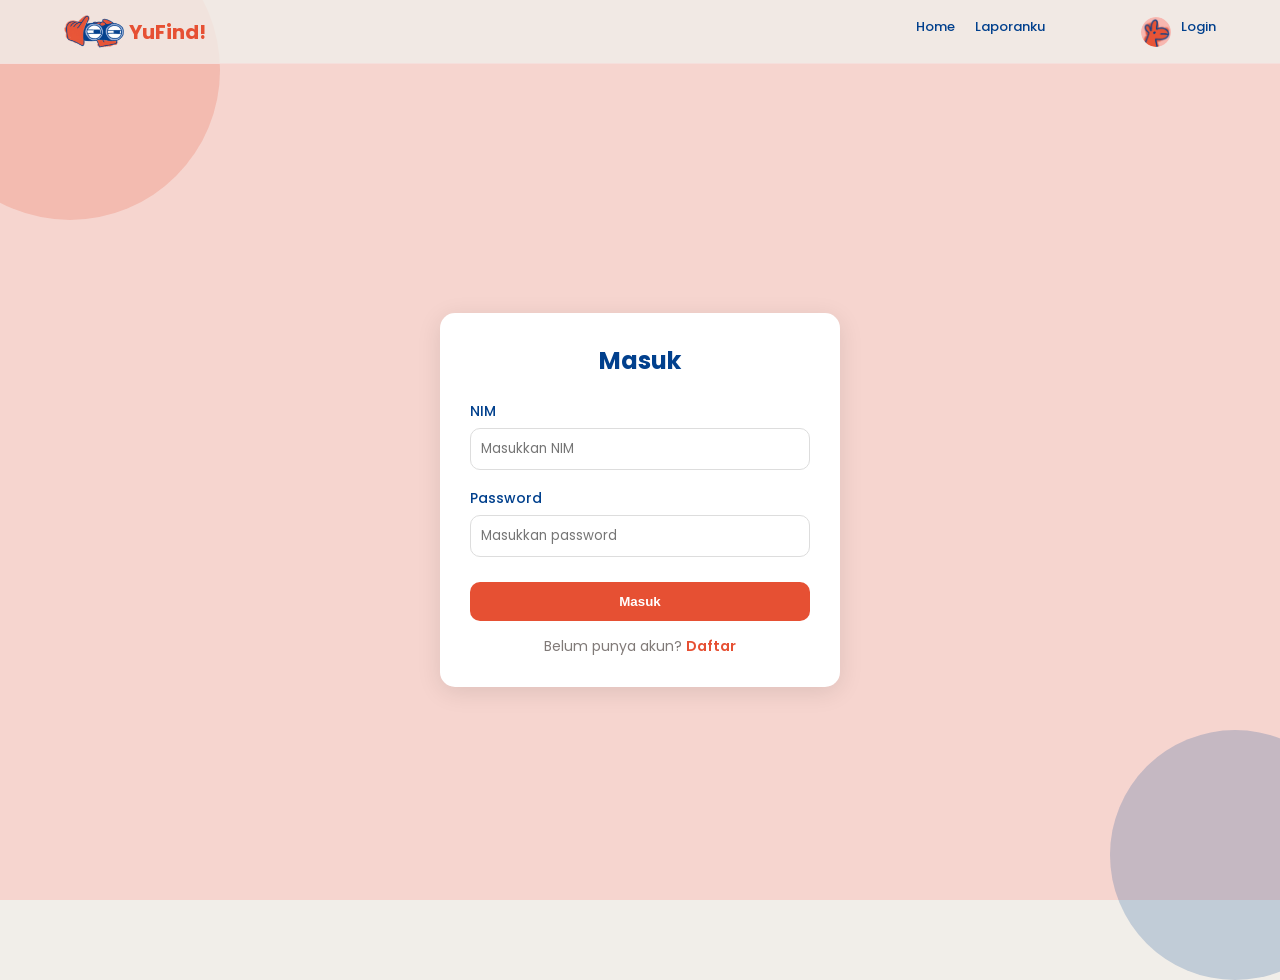
==== yufind/pages/login.html @ eac63af5 "Add files via upload" ====
<!doctype html>
<html lang="id">
  <head>
    <meta charset="UTF-8" />
    <meta name="viewport" content="width=device-width, initial-scale=1.0" />
    <title>Login - YuFind!</title>

    <link rel="stylesheet" href="../css/style.css" />

    <link
      href="https://fonts.googleapis.com/css2?family=Poppins:wght@300;400;600;700&display=swap"
      rel="stylesheet"
    />
  </head>

  <body>
    <!-- NAVBAR -->
    <nav class="navbar">
      <div class="logo">
        <img src="../img/logo.png" alt="YuFind!" />
        <a href="../index.html">YuFind!</a>
      </div>

      <div class="navbar-nav">
        <div class="nav-left">
          <a href="../index.html">Home</a>
          <a href="my-reports.html">Laporanku</a>
        </div>

        <div class="nav-right">
          <img src="../img/loginpfp.png" alt="pfp" />
          <a href="login.html">Login</a>
        </div>
      </div>
    </nav>

    <!-- LOGIN SECTION -->
    <section class="auth">
      <div class="auth-container">
        <h2>Masuk</h2>

        <form id="loginForm">
          <div class="input-group">
            <label for="nim">NIM</label>
            <input
              type="text"
              id="nim"
              name="nim"
              placeholder="Masukkan NIM"
              required
            />
          </div>

          <div class="input-group">
            <label for="password">Password</label>
            <input
              type="password"
              id="password"
              name="password"
              placeholder="Masukkan password"
              required
            />
          </div>

          <button type="submit" class="btn-auth">Masuk</button>
        </form>

        <p class="auth-switch">
          Belum punya akun?
          <a href="register.html">Daftar</a>
        </p>
      </div>
    </section>
  </body>
  <script src="../js/script.js"></script>
</html>
---- yufind/css/style.css ----
:root {
  --primary: #95add4;
  --bg: #f1eee9;
  --other: #e65033;
  --dark: #01408d;
  --text: #807a78;
  --white: #fff;
}

/* RESET */
* {
  margin: 0;
  padding: 0;
  box-sizing: border-box;
  text-decoration: none;
}

/* BASE */
body {
  font-family: "Poppins", sans-serif;
  background-color: var(--bg);
  color: var(--text);
}

.container {
  width: 90%;
  max-width: 1200px;
  margin: auto;
}

/* ================= NAVBAR ================= */
.navbar {
  display: flex;
  justify-content: space-between;
  align-items: center;
  padding: 15px 5%;
  position: fixed;
  top: 0;
  left: 0;
  right: 0;
  z-index: 9999;
  background-color: rgba(241, 238, 233, 0.8);
  border-bottom: 1px solid #f5dfdc;
}

.logo {
  display: flex;
  align-items: center;
  gap: 5px;
}

.logo img {
  width: 60px;
  height: 33px;
  object-fit: contain;
}

.logo a {
  font-weight: 700;
  color: var(--other);
  font-size: 20px;
}

.navbar-nav {
  display: flex;
  align-items: center;
  justify-content: space-between;
  width: 300px;
  font-size: small;
}

/* kiri */
.nav-left {
  display: flex;
  gap: 20px;
}

/* kanan */
.nav-right {
  display: flex;
  align-items: center;
  gap: 10px;
}

.navbar-nav a {
  color: var(--dark);
  font-weight: 500;
}

.navbar-nav img {
  width: 30px;
  height: 30px;
  border-radius: 50%;
  object-fit: cover;
}

.navbar .navbar-nav a:hover {
  color: var(--primary);
}

.navbar .navbar-nav a::after {
  content: "";
  display: block;
  padding-bottom: 0.5rem;
  border-bottom: 0.1rem solid var(--primary);
  transform: scaleX(0);
  transition: 0.2s linear;
}

.navbar .navbar-nav a:hover::after {
  transform: scaleX(0.5);
}

.navbar .navbar-extra a {
  color: #fff;
  margin: 0 0.5rem;
}

.navbar .navbar-extra a:hover {
  color: var(--primary);
}

/* ================= HERO ================= */
.hero {
  background: linear-gradient(135deg, #95add4, #7f9bc9);
  padding: 120px 0 200px;
  position: relative;
  overflow: hidden;
}

.hero-wrapper {
  display: flex;
  align-items: center;
  justify-content: space-between;
  position: relative;
}

.hero-text {
  position: relative;
  z-index: 3;
}

.hero-text h1 {
  font-size: 40px;
  color: var(--bg);
}

.hero-text p {
  margin: 15px 0 25px;
  color: var(--dark);
  font-weight: 700;
}

.hero-buttons {
  display: flex;
  gap: 15px;
}

.btn {
  padding: 12px 20px;
  border-radius: 10px;
  background: var(--other);
  color: var(--white);
  font-weight: 600;
  transition: 0.3s;
}

.btn:hover {
  transform: translateY(-2px);
  opacity: 0.9;
}

.hero-image {
  position: absolute;
  right: 5%;
  bottom: -40px;
  z-index: 3;
}

.hero-image img {
  width: 300px;
  display: block;
}

/* ================= DIVIDER ================= */
.custom-shape-divider-bottom-1776860320 {
  position: absolute;
  bottom: 0px;
  left: 0;
  width: 100%;
  overflow: hidden;
  line-height: 0;
  z-index: 1;
}

.custom-shape-divider-bottom-1776860320 svg {
  display: block;
  width: 100%;
  height: 120px;
  transform: none;
}

.custom-shape-divider-bottom-1776860320 .shape-fill {
  fill: var(--bg);
}

/* ================= SEARCH ================= */
.search {
  margin-top: 30px;
  position: relative;
  z-index: 5;
  background: var(--white);
  padding: 15px;
  border-radius: 30px;
  display: flex;
  gap: 10px;
  align-items: center;
  box-shadow: 0 5px 20px rgba(0, 0, 0, 0.1);
}

.search input,
.search select {
  padding: 10px;
  border-radius: 20px;
  border: 1px solid #ddd;
  flex: 1;
  font-family: "Poppins", sans-serif;
  color: var(--text);
}

.search button {
  padding: 10px 20px;
  background: var(--other);
  color: white;
  border-radius: 20px;
  cursor: pointer;
  border: none;
}

.search select {
  appearance: none;
  padding-right: 30px;
}

/* ================= PREVIEW ================= */
.preview {
  display: flex;
  gap: 20px;
  margin-top: 40px;
}

.box {
  background: #f6d5cf;
  padding: 20px;
  border-radius: 15px;
  flex: 1;
}

.box h3 {
  margin-bottom: 15px;
  color: var(--other);
}

/* ================= CARDS ================= */
.cards {
  display: flex;
  gap: 15px;
  flex-wrap: wrap;
}

.card {
  background: var(--white);
  border-radius: 10px;
  padding: 10px;
  width: calc(33.333% - 10px);
  box-shadow: 0 3px 10px rgba(0, 0, 0, 0.1);
  transition: 0.3s;
}

.card:hover {
  transform: translateY(-5px);
}

.card img {
  width: 100%;
  height: 120px;
  object-fit: cover;
  border-radius: 8px;
}

.card h4 {
  margin-top: 10px;
  font-size: 16px;
}

.card p {
  font-size: 13px;
  color: gray;
}

/* ================= BUTTON ================= */
.small-btn {
  margin-top: 15px;
  padding: 10px;
  background: #1e3a8a;
  color: white;
  border-radius: 20px;
  width: 100%;
  border: none;
  font-family: "Poppins", sans-serif;
}

.small-btn:hover {
  color: #95add4;
}

/* ================= BOTTOM SECTION ================= */
.bottom-section {
  display: flex;
  gap: 20px;
  margin-top: 40px;
}

.bottom-section > * {
  flex: 1;
}

/* HOW */
.how .steps {
  display: flex;
  align-items: center;
  justify-content: space-between;
  gap: 15px;
  margin-top: 15px;
}

.step {
  text-align: center;
  flex: 1;
}

.step img {
  width: 70px;
  height: 70px;
  object-fit: contain;
  margin-bottom: 10px;
}

.arrow {
  font-size: 24px;
  font-weight: bold;
}

.how h3 {
  border-bottom: 2px solid #fff;
}

/* TIPS */
.tips ul {
  margin-top: 15px;
  padding-left: 20px;
}

.tips li {
  margin-bottom: 10px;
}

.tips h3 {
  border-bottom: 2px solid #fff;
}

/* ILLUSTRATION */
.illustration {
  display: flex;
  align-items: center;
  justify-content: center;
}

.illustration img {
  width: 250px;
  object-fit: contain;
}

/* ================= FOOTER ================= */
footer {
  text-align: center;
  padding: 20px;
  background: var(--primary);
  color: white;
  margin-top: 40px;
}
.endtitle {
  margin-bottom: 6px;
  color: var(--dark);
}
.endtitle span {
  color: var(--other);
}
.credit p {
  color: white;
  font-size: 10px;
}

/* ================= RESPONSIVE ================= */
@media (max-width: 768px) {
  .hero-wrapper {
    flex-direction: column;
    text-align: center;
  }

  .preview {
    flex-direction: column;
  }

  .card {
    width: 100%;
  }

  .search {
    flex-direction: column;
  }

  .bottom-section {
    flex-direction: column;
  }

  .how .steps {
    flex-direction: column;
  }

  .arrow {
    display: none;
  }
}

/* ================= AUTH (LOGIN & REGISTER) ================= */
.auth {
  display: flex;
  justify-content: center;
  align-items: center;
  min-height: 100vh;
  padding-top: 100px;
  background: #f6d5cf;
}

.auth::before {
  content: "";
  position: absolute;
  width: 300px;
  height: 300px;
  background: #e65033;
  border-radius: 50%;
  top: -80px;
  left: -80px;
  opacity: 0.2;
}

.auth::after {
  content: "";
  position: absolute;
  width: 250px;
  height: 250px;
  background: #01408d;
  border-radius: 50%;
  bottom: -80px;
  right: -80px;
  opacity: 0.2;
}

.auth-container {
  background: var(--white);
  padding: 30px;
  border-radius: 15px;
  width: 100%;
  max-width: 400px;
  box-shadow: 0 5px 25px rgba(0, 0, 0, 0.1);
  text-align: center;
}

.auth-container h2 {
  margin-bottom: 20px;
  color: var(--dark);
}

.input-group {
  text-align: left;
  margin-bottom: 15px;
}

.input-group label {
  font-size: 14px;
  font-weight: 500;
  color: var(--dark);
}

.input-group input {
  width: 100%;
  padding: 10px;
  margin-top: 5px;
  border-radius: 10px;
  border: 1px solid #ddd;
  font-family: "Poppins", sans-serif;
}

.btn-auth {
  width: 100%;
  padding: 12px;
  margin-top: 10px;
  background: var(--other);
  color: white;
  border: none;
  border-radius: 10px;
  font-weight: 600;
  cursor: pointer;
  transition: 0.3s;
}

.btn-auth:hover {
  opacity: 0.9;
  transform: translateY(-2px);
}

.auth-switch {
  margin-top: 15px;
  font-size: 14px;
}

.auth-switch a {
  color: var(--other);
  font-weight: 600;
}

.auth-container.register h2 {
  color: var(--other);
}

/* ================= FORM PAGE ================= */
.form-section {
  margin-top: 120px;
  margin-bottom: 50px;
}

.form-section h2 {
  text-align: center;
  margin-bottom: 25px;
  color: var(--dark);
}

.report-form {
  background: white;
  padding: 25px;
  border-radius: 15px;
  box-shadow: 0 5px 20px rgba(0, 0, 0, 0.1);
}

/* group */
.form-group {
  display: flex;
  flex-direction: column;
  margin-bottom: 15px;
}

.form-group label {
  margin-bottom: 5px;
  font-weight: 500;
}

.form-group input,
.form-group textarea,
.form-group select {
  padding: 10px;
  border-radius: 10px;
  border: 1px solid #ddd;
  font-family: "Poppins", sans-serif;
}

textarea {
  resize: none;
  height: 100px;
}

/* row (lokasi + tanggal) */
.form-row {
  display: flex;
  gap: 15px;
}

.form-row .form-group {
  flex: 1;
}

/* button */
.submit-btn {
  width: 100%;
  padding: 12px;
  background: var(--other);
  color: white;
  border: none;
  border-radius: 10px;
  font-weight: 600;
  cursor: pointer;
  transition: 0.3s;
}

.submit-btn:hover {
  opacity: 0.9;
  transform: translateY(-2px);
}

/* responsive */
@media (max-width: 768px) {
  .form-row {
    flex-direction: column;
  }
}
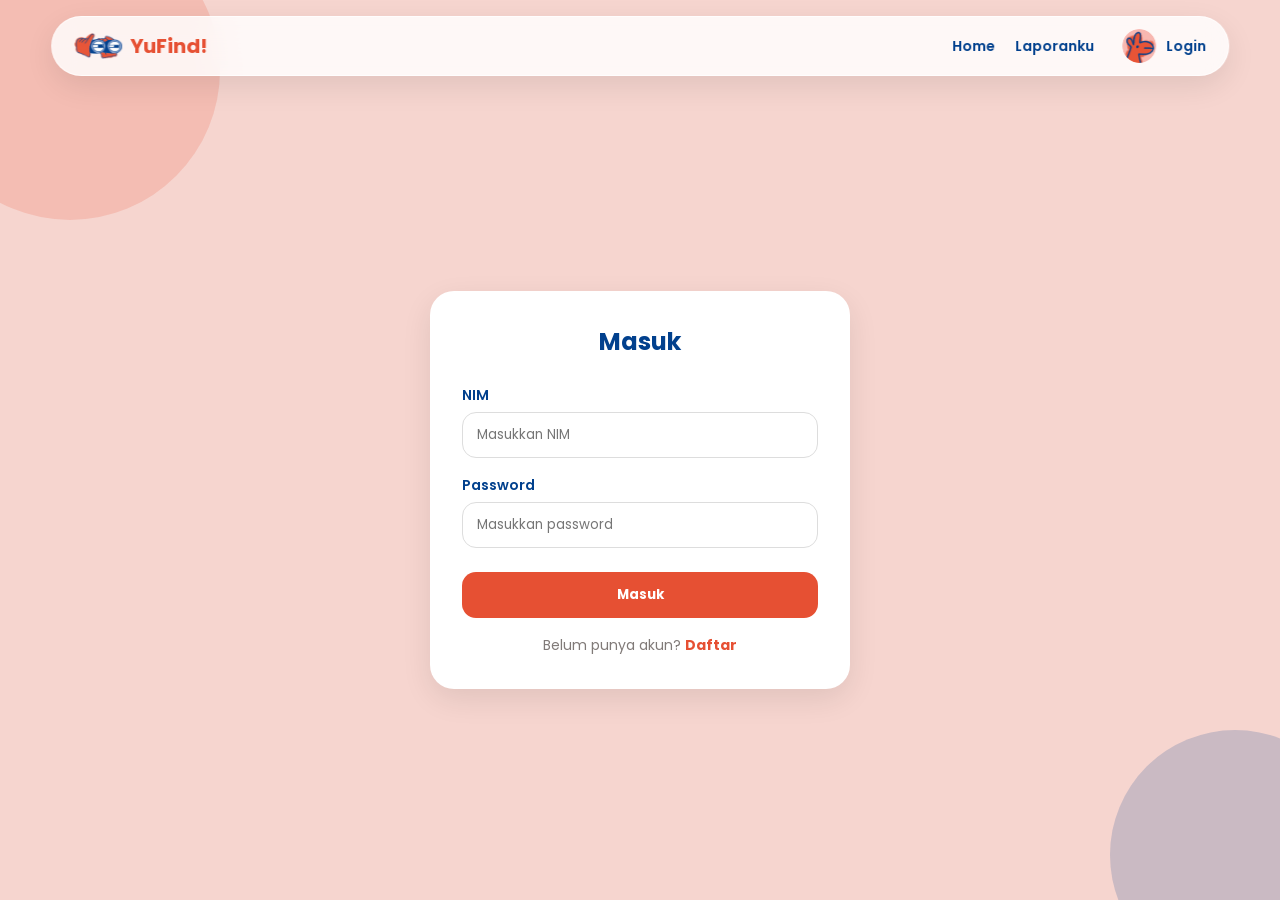
==== commit 5e477d0c: "Add files via upload" ====
--- a/yufind/pages/login.html
+++ b/yufind/pages/login.html
@@ -15,24 +15,7 @@
 
   <body>
     <!-- NAVBAR -->
-    <nav class="navbar">
-      <div class="logo">
-        <img src="../img/logo.png" alt="YuFind!" />
-        <a href="../index.html">YuFind!</a>
-      </div>
-
-      <div class="navbar-nav">
-        <div class="nav-left">
-          <a href="../index.html">Home</a>
-          <a href="my-reports.html">Laporanku</a>
-        </div>
-
-        <div class="nav-right">
-          <img src="../img/loginpfp.png" alt="pfp" />
-          <a href="login.html">Login</a>
-        </div>
-      </div>
-    </nav>
+    <div id="navbar-container"></div>
 
     <!-- LOGIN SECTION -->
     <section class="auth">
@@ -63,6 +46,7 @@
           </div>
 
           <button type="submit" class="btn-auth">Masuk</button>
+          <p id="loginMessage" class="message"></p>
         </form>
 
         <p class="auth-switch">
@@ -71,6 +55,6 @@
         </p>
       </div>
     </section>
+    <script src="../js/script.js"></script>
   </body>
-  <script src="../js/script.js"></script>
 </html>
--- a/yufind/css/style.css
+++ b/yufind/css/style.css
@@ -1,13 +1,15 @@
 :root {
   --primary: #95add4;
+  --primary-dark: #7f9bc9;
   --bg: #f1eee9;
+  --soft: #f6d5cf;
   --other: #e65033;
   --dark: #01408d;
   --text: #807a78;
-  --white: #fff;
-}
-
-/* RESET */
+  --white: #ffffff;
+  --shadow: 0 10px 30px rgba(0, 0, 0, 0.09);
+}
+
 * {
   margin: 0;
   padding: 0;
@@ -15,177 +17,211 @@
   text-decoration: none;
 }
 
-/* BASE */
+html {
+  scroll-behavior: smooth;
+}
+
 body {
   font-family: "Poppins", sans-serif;
   background-color: var(--bg);
   color: var(--text);
+  line-height: 1.6;
+}
+
+img {
+  max-width: 100%;
+  display: block;
+}
+
+button,
+input,
+select,
+textarea {
+  font-family: inherit;
+}
+
+button {
+  cursor: pointer;
 }
 
 .container {
-  width: 90%;
-  max-width: 1200px;
-  margin: auto;
+  width: min(90%, 1200px);
+  margin-inline: auto;
 }
 
 /* ================= NAVBAR ================= */
 .navbar {
-  display: flex;
+  width: min(92%, 1200px);
+  position: fixed;
+  top: 16px;
+  left: 50%;
+  transform: translateX(-50%);
+  z-index: 9999;
+
+  display: flex;
+  align-items: center;
   justify-content: space-between;
-  align-items: center;
-  padding: 15px 5%;
-  position: fixed;
-  top: 0;
-  left: 0;
-  right: 0;
-  z-index: 9999;
-  background-color: rgba(241, 238, 233, 0.8);
-  border-bottom: 1px solid #f5dfdc;
+  gap: 24px;
+
+  padding: 12px 22px;
+  background: rgba(255, 255, 255, 0.82);
+  backdrop-filter: blur(12px);
+  border: 1px solid rgba(255, 255, 255, 0.7);
+  border-radius: 999px;
+  box-shadow: var(--shadow);
 }
 
 .logo {
   display: flex;
   align-items: center;
-  gap: 5px;
+  gap: 8px;
+  flex-shrink: 0;
 }
 
 .logo img {
-  width: 60px;
-  height: 33px;
+  width: 48px;
+  height: 34px;
   object-fit: contain;
 }
 
 .logo a {
+  font-size: 20px;
   font-weight: 700;
   color: var(--other);
-  font-size: 20px;
 }
 
 .navbar-nav {
   display: flex;
   align-items: center;
-  justify-content: space-between;
-  width: 300px;
-  font-size: small;
-}
-
-/* kiri */
+  gap: 28px;
+}
+
+.navbar-nav a,
+.nav-right a {
+  color: var(--dark);
+  font-size: 14px;
+  font-weight: 600;
+  transition: 0.2s ease;
+}
+
+.navbar-nav a:hover,
+.nav-right a:hover {
+  color: var(--other);
+}
+
 .nav-left {
   display: flex;
   gap: 20px;
 }
 
-/* kanan */
 .nav-right {
   display: flex;
   align-items: center;
   gap: 10px;
-}
-
-.navbar-nav a {
-  color: var(--dark);
-  font-weight: 500;
-}
-
-.navbar-nav img {
-  width: 30px;
-  height: 30px;
+  flex-shrink: 0;
+}
+
+.nav-right img {
+  width: 34px;
+  height: 34px;
   border-radius: 50%;
   object-fit: cover;
 }
 
-.navbar .navbar-nav a:hover {
-  color: var(--primary);
-}
-
-.navbar .navbar-nav a::after {
-  content: "";
-  display: block;
-  padding-bottom: 0.5rem;
-  border-bottom: 0.1rem solid var(--primary);
-  transform: scaleX(0);
-  transition: 0.2s linear;
-}
-
-.navbar .navbar-nav a:hover::after {
-  transform: scaleX(0.5);
-}
-
-.navbar .navbar-extra a {
-  color: #fff;
-  margin: 0 0.5rem;
-}
-
-.navbar .navbar-extra a:hover {
-  color: var(--primary);
-}
-
 /* ================= HERO ================= */
 .hero {
-  background: linear-gradient(135deg, #95add4, #7f9bc9);
-  padding: 120px 0 200px;
+  min-height: 620px;
+  padding: 155px 0 180px;
   position: relative;
   overflow: hidden;
+  background:
+    radial-gradient(
+      circle at top right,
+      rgba(255, 255, 255, 0.25),
+      transparent 35%
+    ),
+    linear-gradient(135deg, var(--primary), var(--primary-dark));
 }
 
 .hero-wrapper {
-  display: flex;
-  align-items: center;
-  justify-content: space-between;
-  position: relative;
-}
-
-.hero-text {
+  display: grid;
+  grid-template-columns: 1.1fr 0.9fr;
+  align-items: center;
+  gap: 40px;
   position: relative;
   z-index: 3;
 }
 
 .hero-text h1 {
-  font-size: 40px;
-  color: var(--bg);
+  max-width: 620px;
+  font-size: clamp(34px, 5vw, 58px);
+  line-height: 1.12;
+  color: var(--white);
+  margin-bottom: 14px;
 }
 
 .hero-text p {
-  margin: 15px 0 25px;
-  color: var(--dark);
-  font-weight: 700;
+  color: var(--dark);
+  font-size: 22px;
+  font-weight: 700;
+  margin-bottom: 28px;
 }
 
 .hero-buttons {
   display: flex;
-  gap: 15px;
+  flex-wrap: wrap;
+  gap: 14px;
 }
 
 .btn {
-  padding: 12px 20px;
-  border-radius: 10px;
+  display: inline-flex;
+  align-items: center;
+  justify-content: center;
+  padding: 13px 20px;
+  border-radius: 999px;
   background: var(--other);
   color: var(--white);
-  font-weight: 600;
-  transition: 0.3s;
+  font-size: 14px;
+  font-weight: 700;
+  box-shadow: 0 8px 20px rgba(230, 80, 51, 0.25);
+  transition: 0.2s ease;
+}
+
+.btn.found {
+  background: var(--dark);
+  box-shadow: 0 8px 20px rgba(1, 64, 141, 0.25);
 }
 
 .btn:hover {
-  transform: translateY(-2px);
-  opacity: 0.9;
+  transform: translateY(-3px);
+  opacity: 0.92;
 }
 
 .hero-image {
-  position: absolute;
-  right: 5%;
-  bottom: -40px;
-  z-index: 3;
+  display: flex;
+  justify-content: center;
 }
 
 .hero-image img {
-  width: 300px;
-  display: block;
+  width: min(360px, 100%);
+  animation: float 3.5s ease-in-out infinite;
+}
+
+@keyframes float {
+  0%,
+  100% {
+    transform: translateY(0);
+  }
+
+  50% {
+    transform: translateY(-12px);
+  }
 }
 
 /* ================= DIVIDER ================= */
 .custom-shape-divider-bottom-1776860320 {
   position: absolute;
-  bottom: 0px;
+  bottom: -1px;
   left: 0;
   width: 100%;
   overflow: hidden;
@@ -196,8 +232,7 @@
 .custom-shape-divider-bottom-1776860320 svg {
   display: block;
   width: 100%;
-  height: 120px;
-  transform: none;
+  height: 110px;
 }
 
 .custom-shape-divider-bottom-1776860320 .shape-fill {
@@ -206,75 +241,80 @@
 
 /* ================= SEARCH ================= */
 .search {
-  margin-top: 30px;
+  margin-top: -52px;
   position: relative;
   z-index: 5;
+
   background: var(--white);
-  padding: 15px;
-  border-radius: 30px;
-  display: flex;
-  gap: 10px;
-  align-items: center;
-  box-shadow: 0 5px 20px rgba(0, 0, 0, 0.1);
+  padding: 16px;
+  border-radius: 28px;
+
+  display: grid;
+  grid-template-columns: 1.4fr 0.8fr 0.8fr auto;
+  gap: 12px;
+  align-items: center;
+
+  box-shadow: var(--shadow);
 }
 
 .search input,
 .search select {
-  padding: 10px;
-  border-radius: 20px;
-  border: 1px solid #ddd;
-  flex: 1;
-  font-family: "Poppins", sans-serif;
+  width: 100%;
+  padding: 12px 14px;
+  border-radius: 18px;
+  border: 1px solid #e5e5e5;
+  outline: none;
   color: var(--text);
+  background: #fff;
+}
+
+.search input:focus,
+.search select:focus {
+  border-color: var(--primary);
 }
 
 .search button {
-  padding: 10px 20px;
+  padding: 12px 24px;
   background: var(--other);
   color: white;
-  border-radius: 20px;
-  cursor: pointer;
+  border-radius: 18px;
   border: none;
-}
-
-.search select {
-  appearance: none;
-  padding-right: 30px;
+  font-weight: 700;
 }
 
 /* ================= PREVIEW ================= */
 .preview {
-  display: flex;
-  gap: 20px;
-  margin-top: 40px;
+  display: grid;
+  grid-template-columns: repeat(2, 1fr);
+  gap: 24px;
+  margin-top: 44px;
 }
 
 .box {
-  background: #f6d5cf;
-  padding: 20px;
-  border-radius: 15px;
-  flex: 1;
+  background: var(--soft);
+  padding: 24px;
+  border-radius: 24px;
+  box-shadow: 0 6px 18px rgba(230, 80, 51, 0.08);
 }
 
 .box h3 {
-  margin-bottom: 15px;
+  margin-bottom: 18px;
   color: var(--other);
 }
 
 /* ================= CARDS ================= */
 .cards {
-  display: flex;
-  gap: 15px;
-  flex-wrap: wrap;
+  display: grid;
+  grid-template-columns: repeat(3, 1fr);
+  gap: 14px;
 }
 
 .card {
   background: var(--white);
-  border-radius: 10px;
-  padding: 10px;
-  width: calc(33.333% - 10px);
-  box-shadow: 0 3px 10px rgba(0, 0, 0, 0.1);
-  transition: 0.3s;
+  border-radius: 18px;
+  padding: 12px;
+  box-shadow: 0 5px 16px rgba(0, 0, 0, 0.08);
+  transition: 0.2s ease;
 }
 
 .card:hover {
@@ -285,53 +325,52 @@
   width: 100%;
   height: 120px;
   object-fit: cover;
-  border-radius: 8px;
+  border-radius: 14px;
+  background: #eee;
 }
 
 .card h4 {
   margin-top: 10px;
-  font-size: 16px;
+  font-size: 15px;
+  color: var(--dark);
 }
 
 .card p {
-  font-size: 13px;
-  color: gray;
-}
-
-/* ================= BUTTON ================= */
+  font-size: 12px;
+  color: var(--text);
+}
+
 .small-btn {
-  margin-top: 15px;
-  padding: 10px;
-  background: #1e3a8a;
+  margin-top: 18px;
+  padding: 12px 16px;
+  background: var(--dark);
   color: white;
-  border-radius: 20px;
+  border-radius: 999px;
   width: 100%;
   border: none;
-  font-family: "Poppins", sans-serif;
+  font-weight: 700;
+  transition: 0.2s ease;
 }
 
 .small-btn:hover {
-  color: #95add4;
+  opacity: 0.9;
+  transform: translateY(-2px);
 }
 
 /* ================= BOTTOM SECTION ================= */
 .bottom-section {
-  display: flex;
-  gap: 20px;
-  margin-top: 40px;
-}
-
-.bottom-section > * {
-  flex: 1;
-}
-
-/* HOW */
+  display: grid;
+  grid-template-columns: 1.15fr 0.85fr 0.9fr;
+  gap: 24px;
+  margin-top: 44px;
+  align-items: stretch;
+}
+
 .how .steps {
   display: flex;
   align-items: center;
-  justify-content: space-between;
-  gap: 15px;
-  margin-top: 15px;
+  gap: 18px;
+  margin-top: 18px;
 }
 
 .step {
@@ -340,24 +379,24 @@
 }
 
 .step img {
-  width: 70px;
-  height: 70px;
+  width: 78px;
+  height: 78px;
   object-fit: contain;
-  margin-bottom: 10px;
+  margin: 0 auto 10px;
+}
+
+.step p {
+  font-size: 13px;
 }
 
 .arrow {
-  font-size: 24px;
-  font-weight: bold;
-}
-
-.how h3 {
-  border-bottom: 2px solid #fff;
-}
-
-/* TIPS */
+  font-size: 28px;
+  font-weight: 700;
+  color: var(--other);
+}
+
 .tips ul {
-  margin-top: 15px;
+  margin-top: 16px;
   padding-left: 20px;
 }
 
@@ -365,11 +404,6 @@
   margin-bottom: 10px;
 }
 
-.tips h3 {
-  border-bottom: 2px solid #fff;
-}
-
-/* ILLUSTRATION */
 .illustration {
   display: flex;
   align-items: center;
@@ -377,166 +411,153 @@
 }
 
 .illustration img {
-  width: 250px;
-  object-fit: contain;
+  width: min(260px, 100%);
 }
 
 /* ================= FOOTER ================= */
 footer {
   text-align: center;
-  padding: 20px;
+  padding: 26px 16px;
   background: var(--primary);
   color: white;
-  margin-top: 40px;
-}
+  margin-top: 50px;
+}
+
 .endtitle {
   margin-bottom: 6px;
   color: var(--dark);
-}
+  font-weight: 600;
+}
+
 .endtitle span {
   color: var(--other);
 }
+
 .credit p {
   color: white;
-  font-size: 10px;
-}
-
-/* ================= RESPONSIVE ================= */
-@media (max-width: 768px) {
-  .hero-wrapper {
-    flex-direction: column;
-    text-align: center;
-  }
-
-  .preview {
-    flex-direction: column;
-  }
-
-  .card {
-    width: 100%;
-  }
-
-  .search {
-    flex-direction: column;
-  }
-
-  .bottom-section {
-    flex-direction: column;
-  }
-
-  .how .steps {
-    flex-direction: column;
-  }
-
-  .arrow {
-    display: none;
-  }
-}
-
-/* ================= AUTH (LOGIN & REGISTER) ================= */
+  font-size: 12px;
+}
+
+.credit a {
+  color: var(--dark);
+  font-weight: 700;
+}
+
+/* ================= AUTH ================= */
 .auth {
+  position: relative;
+  overflow: hidden;
   display: flex;
   justify-content: center;
   align-items: center;
   min-height: 100vh;
-  padding-top: 100px;
-  background: #f6d5cf;
-}
-
-.auth::before {
-  content: "";
-  position: absolute;
-  width: 300px;
-  height: 300px;
-  background: #e65033;
-  border-radius: 50%;
-  top: -80px;
-  left: -80px;
-  opacity: 0.2;
-}
-
+
+  padding: 130px 20px 50px;
+  background: var(--soft);
+}
+
+.auth::before,
 .auth::after {
   content: "";
   position: absolute;
+  border-radius: 50%;
+  opacity: 0.18;
+}
+
+.auth::before {
+  width: 300px;
+  height: 300px;
+  background: var(--other);
+  top: -80px;
+  left: -80px;
+}
+
+.auth::after {
   width: 250px;
   height: 250px;
-  background: #01408d;
-  border-radius: 50%;
+  background: var(--dark);
   bottom: -80px;
   right: -80px;
-  opacity: 0.2;
 }
 
 .auth-container {
+  position: relative;
+  z-index: 2;
   background: var(--white);
-  padding: 30px;
-  border-radius: 15px;
+  padding: 32px;
+  border-radius: 24px;
   width: 100%;
-  max-width: 400px;
-  box-shadow: 0 5px 25px rgba(0, 0, 0, 0.1);
+  max-width: 420px;
+  box-shadow: var(--shadow);
   text-align: center;
 }
 
 .auth-container h2 {
-  margin-bottom: 20px;
+  margin-bottom: 22px;
   color: var(--dark);
 }
 
 .input-group {
   text-align: left;
-  margin-bottom: 15px;
+  margin-bottom: 16px;
 }
 
 .input-group label {
+  display: block;
+  margin-bottom: 6px;
   font-size: 14px;
-  font-weight: 500;
+  font-weight: 600;
   color: var(--dark);
 }
 
 .input-group input {
   width: 100%;
-  padding: 10px;
-  margin-top: 5px;
-  border-radius: 10px;
+  padding: 12px 14px;
+  border-radius: 14px;
   border: 1px solid #ddd;
-  font-family: "Poppins", sans-serif;
+  outline: none;
+}
+
+.input-group input:focus {
+  border-color: var(--primary);
 }
 
 .btn-auth {
   width: 100%;
-  padding: 12px;
-  margin-top: 10px;
+  padding: 13px;
+  margin-top: 8px;
   background: var(--other);
   color: white;
   border: none;
-  border-radius: 10px;
-  font-weight: 600;
-  cursor: pointer;
-  transition: 0.3s;
+  border-radius: 14px;
+  font-weight: 700;
+  transition: 0.2s ease;
 }
 
 .btn-auth:hover {
-  opacity: 0.9;
+  opacity: 0.92;
   transform: translateY(-2px);
 }
 
 .auth-switch {
-  margin-top: 15px;
+  margin-top: 16px;
   font-size: 14px;
 }
 
 .auth-switch a {
   color: var(--other);
-  font-weight: 600;
-}
-
-.auth-container.register h2 {
-  color: var(--other);
+  font-weight: 700;
+}
+
+.message {
+  margin-top: 12px;
+  font-size: 14px;
+  text-align: center;
 }
 
 /* ================= FORM PAGE ================= */
 .form-section {
-  margin-top: 120px;
+  padding-top: 130px;
   margin-bottom: 50px;
 }
 
@@ -547,69 +568,377 @@
 }
 
 .report-form {
+  max-width: 850px;
+  margin-inline: auto;
   background: white;
-  padding: 25px;
-  border-radius: 15px;
-  box-shadow: 0 5px 20px rgba(0, 0, 0, 0.1);
-}
-
-/* group */
+  padding: 28px;
+  border-radius: 24px;
+  box-shadow: var(--shadow);
+}
+
 .form-group {
   display: flex;
   flex-direction: column;
-  margin-bottom: 15px;
+  margin-bottom: 16px;
 }
 
 .form-group label {
-  margin-bottom: 5px;
-  font-weight: 500;
+  margin-bottom: 6px;
+  font-weight: 600;
+  color: var(--dark);
 }
 
 .form-group input,
 .form-group textarea,
 .form-group select {
-  padding: 10px;
-  border-radius: 10px;
+  padding: 12px 14px;
+  border-radius: 14px;
   border: 1px solid #ddd;
-  font-family: "Poppins", sans-serif;
+  outline: none;
+}
+
+.form-group input:focus,
+.form-group textarea:focus,
+.form-group select:focus {
+  border-color: var(--primary);
 }
 
 textarea {
-  resize: none;
-  height: 100px;
-}
-
-/* row (lokasi + tanggal) */
+  resize: vertical;
+  min-height: 110px;
+}
+
 .form-row {
-  display: flex;
-  gap: 15px;
-}
-
-.form-row .form-group {
-  flex: 1;
-}
-
-/* button */
+  display: grid;
+  grid-template-columns: 1fr 1fr;
+  gap: 16px;
+}
+
 .submit-btn {
   width: 100%;
-  padding: 12px;
+  padding: 13px;
   background: var(--other);
   color: white;
   border: none;
-  border-radius: 10px;
-  font-weight: 600;
-  cursor: pointer;
-  transition: 0.3s;
+  border-radius: 14px;
+  font-weight: 700;
+  transition: 0.2s ease;
 }
 
 .submit-btn:hover {
-  opacity: 0.9;
+  opacity: 0.92;
   transform: translateY(-2px);
 }
 
+/* ================= RESPONSIVE ================= */
+@media (max-width: 900px) {
+  .navbar {
+    width: 94%;
+    border-radius: 24px;
+    flex-wrap: wrap;
+  }
+
+  .navbar-nav {
+    order: 3;
+    width: 100%;
+    justify-content: center;
+  }
+
+  .hero-wrapper {
+    grid-template-columns: 1fr;
+    text-align: center;
+  }
+
+  .hero-buttons {
+    justify-content: center;
+  }
+
+  .hero-image img {
+    width: 260px;
+  }
+
+  .search {
+    grid-template-columns: 1fr;
+    margin-top: -34px;
+  }
+
+  .preview {
+    grid-template-columns: 1fr;
+  }
+
+  .bottom-section {
+    grid-template-columns: 1fr;
+  }
+}
+
+@media (max-width: 600px) {
+  .navbar {
+    top: 10px;
+    padding: 12px 16px;
+  }
+
+  .logo a {
+    font-size: 18px;
+  }
+
+  .navbar-nav {
+    gap: 18px;
+  }
+
+  .hero {
+    padding-top: 170px;
+  }
+
+  .cards {
+    grid-template-columns: 1fr;
+  }
+
+  .how .steps {
+    flex-direction: column;
+  }
+
+  .arrow {
+    display: none;
+  }
+
+  .form-row {
+    grid-template-columns: 1fr;
+  }
+
+  .auth-container,
+  .report-form {
+    padding: 24px;
+  }
+}
+
+/* ================= MY REPORTS PAGE ================= */
+.my-reports-page {
+  padding-top: 145px;
+  padding-bottom: 60px;
+  min-height: 100vh;
+}
+
+.page-heading {
+  text-align: center;
+  margin-bottom: 28px;
+}
+
+.page-heading .eyebrow {
+  color: var(--other);
+  font-size: 13px;
+  font-weight: 700;
+  letter-spacing: 0.5px;
+  margin-bottom: 4px;
+}
+
+.page-heading h2 {
+  color: var(--dark);
+  font-size: 32px;
+  line-height: 1.2;
+  margin-bottom: 8px;
+}
+
+.page-heading p {
+  max-width: 520px;
+  margin: 0 auto;
+  color: var(--text);
+  font-size: 14px;
+}
+
+/* list wrapper */
+.my-report-list {
+  width: min(100%, 760px);
+  margin: 0 auto;
+  display: flex;
+  flex-direction: column;
+  gap: 14px;
+}
+
+/* satu item laporan */
+.my-report-list .report-card {
+  width: 100%;
+  min-height: 116px;
+
+  display: grid;
+  grid-template-columns: 92px 1fr 28px;
+  align-items: center;
+  gap: 16px;
+
+  padding: 12px;
+  background: var(--white);
+  color: var(--text);
+
+  border-radius: 22px;
+  box-shadow: 0 8px 22px rgba(0, 0, 0, 0.08);
+
+  overflow: hidden;
+  text-decoration: none;
+  transition: 0.2s ease;
+}
+
+.my-report-list .report-card:hover {
+  transform: translateY(-3px);
+  box-shadow: 0 12px 26px rgba(0, 0, 0, 0.12);
+}
+
+.my-report-list .report-card img {
+  width: 92px;
+  height: 92px;
+  object-fit: cover;
+  border-radius: 18px;
+  background: var(--bg);
+  flex-shrink: 0;
+}
+
+.my-report-list .report-card-body {
+  min-width: 0;
+}
+
+.my-report-list .report-badge {
+  display: inline-flex;
+  align-items: center;
+  width: fit-content;
+
+  padding: 4px 10px;
+  margin-bottom: 6px;
+
+  border-radius: 999px;
+  color: white;
+
+  font-size: 11px;
+  font-weight: 700;
+  line-height: 1;
+}
+
+.my-report-list .report-badge.lost {
+  background: var(--other);
+}
+
+.my-report-list .report-badge.found {
+  background: var(--dark);
+}
+
+.my-report-list .report-card-body h3 {
+  color: var(--dark);
+  font-size: 18px;
+  line-height: 1.25;
+  margin-bottom: 4px;
+
+  white-space: nowrap;
+  overflow: hidden;
+  text-overflow: ellipsis;
+}
+
+.my-report-list .report-card-body p {
+  color: var(--text);
+  font-size: 13px;
+  line-height: 1.5;
+  margin: 0;
+}
+
+.my-report-list .report-arrow {
+  color: var(--other);
+  font-size: 28px;
+  font-weight: 700;
+  line-height: 1;
+  text-align: right;
+}
+
+/* empty state */
+.empty-reports {
+  width: min(100%, 520px);
+  margin: 0 auto;
+  padding: 34px 24px;
+
+  text-align: center;
+  background: var(--white);
+  border-radius: 24px;
+  box-shadow: 0 8px 22px rgba(0, 0, 0, 0.08);
+}
+
+.empty-icon {
+  width: 70px;
+  height: 70px;
+  margin: 0 auto 14px;
+
+  display: flex;
+  align-items: center;
+  justify-content: center;
+
+  background: var(--soft);
+  border-radius: 50%;
+  font-size: 32px;
+}
+
+.empty-reports h3 {
+  color: var(--dark);
+  font-size: 22px;
+  margin-bottom: 6px;
+}
+
+.empty-reports p {
+  font-size: 14px;
+  margin-bottom: 20px;
+}
+
+.empty-actions {
+  display: flex;
+  justify-content: center;
+  gap: 10px;
+  flex-wrap: wrap;
+}
+
+.btn-empty {
+  display: inline-flex;
+  align-items: center;
+  justify-content: center;
+
+  padding: 11px 18px;
+  border-radius: 999px;
+
+  color: white;
+  font-size: 13px;
+  font-weight: 700;
+}
+
+.btn-empty.primary {
+  background: var(--other);
+}
+
+.btn-empty.secondary {
+  background: var(--dark);
+}
+
 /* responsive */
-@media (max-width: 768px) {
-  .form-row {
-    flex-direction: column;
-  }
-}
+@media (max-width: 650px) {
+  .my-reports-page {
+    padding-top: 170px;
+  }
+
+  .page-heading h2 {
+    font-size: 28px;
+  }
+
+  .my-report-list .report-card {
+    grid-template-columns: 78px 1fr;
+    gap: 12px;
+  }
+
+  .my-report-list .report-card img {
+    width: 78px;
+    height: 78px;
+    border-radius: 16px;
+  }
+
+  .my-report-list .report-arrow {
+    display: none;
+  }
+
+  .my-report-list .report-card-body h3 {
+    font-size: 16px;
+  }
+
+  .my-report-list .report-card-body p {
+    font-size: 12px;
+  }
+}
